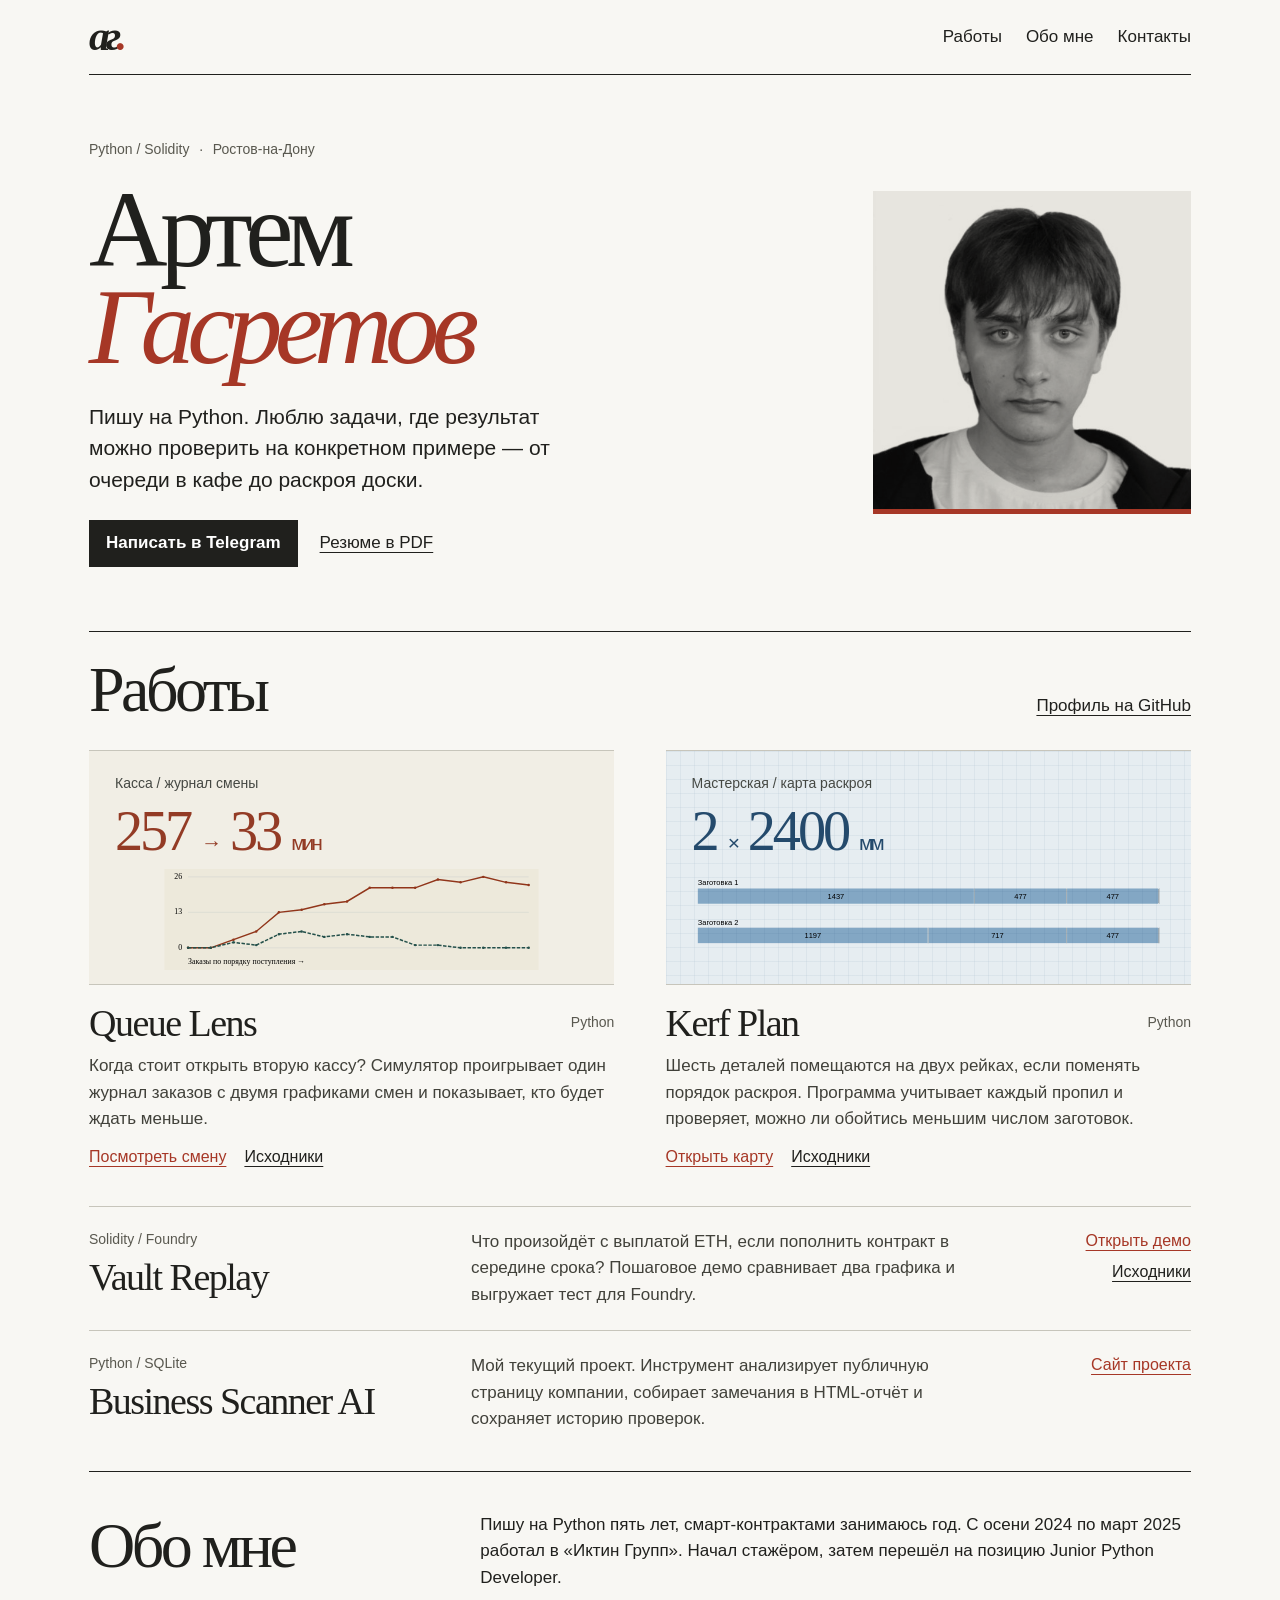
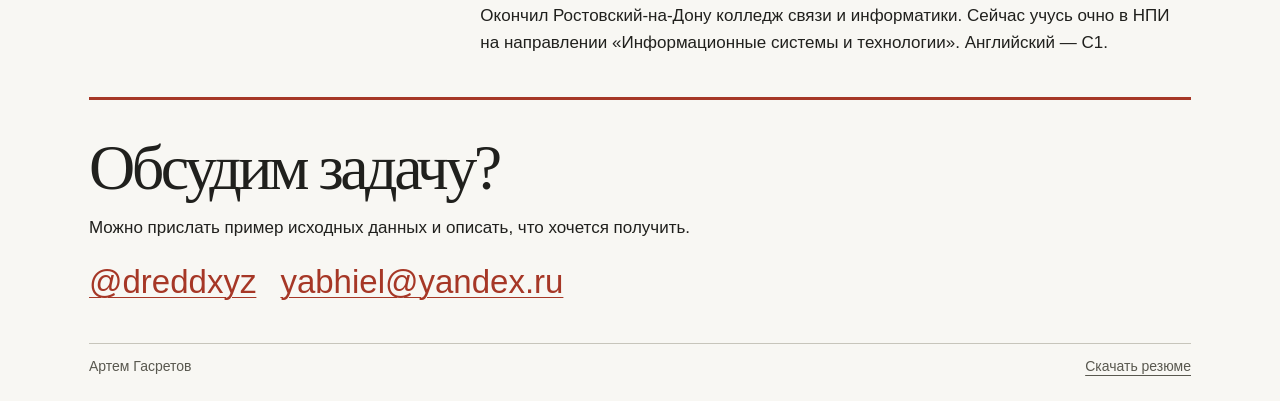
==== index.html @ be146bf0 "Publish personal portfolio, project demos and résumé" ====
<!doctype html>
<html lang="ru">
<head>
  <meta charset="utf-8"><meta name="viewport" content="width=device-width,initial-scale=1">
  <meta name="theme-color" content="#f8f7f3">
  <meta name="description" content="Артем Гасретов, Python-разработчик из Ростова-на-Дону. Живые примеры работ на Python и Solidity, резюме и контакты.">
  <title>Артем Гасретов — Python-разработчик</title>
  <link rel="stylesheet" href="style.css">
</head>
<body>
<a class="skip" href="#work">К проектам</a>
<div class="page">
<header class="mast">
  <a class="signature" href="./" aria-label="Артем Гасретов, главная">аг<span>.</span></a>
  <nav aria-label="Разделы"><a href="#work">Работы</a><a href="#about">Обо мне</a><a href="#contact">Контакты</a></nav>
</header>
<main>
<section class="intro" aria-labelledby="name">
  <div class="intro-copy">
    <p class="location">Python / Solidity <span>·</span> Ростов-на-Дону</p>
    <h1 id="name">Артем<br><em>Гасретов</em></h1>
    <p class="statement">Пишу на Python. Люблю задачи, где результат можно проверить на конкретном примере — от очереди в кафе до раскроя доски.</p>
    <div class="actions"><a class="primary" href="https://t.me/dreddxyz">Написать в Telegram</a><a class="text-link" href="resume.pdf">Резюме в PDF</a></div>
  </div>
  <figure class="portrait"><img src="artem.jpg" width="540" height="540" alt="Артем Гасретов"></figure>
</section>
<section id="work"><div class="section-head"><h2>Работы</h2><a class="text-link" href="https://github.com/dreddxyz">Профиль на GitHub</a></div>
  <div class="featured">
    <article>
      <a class="sample queue" href="demos/queue-lens.html" aria-label="Посмотреть демо Queue Lens">
        <span class="preview-meta">Касса / журнал смены</span>
        <span class="big">257 <i>→</i> 33 <small>мин</small></span>
        <img src="queue.svg" alt="" width="760" height="205">
      </a>
      <div class="work-title"><h3>Queue Lens</h3><small>Python</small></div>
      <p>Когда стоит открыть вторую кассу? Симулятор проигрывает один журнал заказов с двумя графиками смен и показывает, кто будет ждать меньше.</p>
      <div class="links"><a href="demos/queue-lens.html">Посмотреть смену</a><a href="https://github.com/dreddxyz/queue-lens">Исходники</a></div>
    </article>
    <article>
      <a class="sample kerf" href="demos/kerf-plan.html" aria-label="Посмотреть демо Kerf Plan">
        <span class="preview-meta">Мастерская / карта раскроя</span>
        <span class="big">2 <small>×</small> 2400 <small>мм</small></span>
        <img src="kerf.svg" alt="" width="820" height="160">
      </a>
      <div class="work-title"><h3>Kerf Plan</h3><small>Python</small></div>
      <p>Шесть деталей помещаются на двух рейках, если поменять порядок раскроя. Программа учитывает каждый пропил и проверяет, можно ли обойтись меньшим числом заготовок.</p>
      <div class="links"><a href="demos/kerf-plan.html">Открыть карту</a><a href="https://github.com/dreddxyz/kerf-plan">Исходники</a></div>
    </article>
  </div>
  <article class="project-row"><div><small>Solidity / Foundry</small><h3>Vault Replay</h3></div><p>Что произойдёт с выплатой ETH, если пополнить контракт в середине срока? Пошаговое демо сравнивает два графика и выгружает тест для Foundry.</p><div class="links"><a href="https://dreddxyz.github.io/secure-vault/">Открыть демо</a><a href="https://github.com/dreddxyz/secure-vault">Исходники</a></div></article>
  <article class="project-row"><div><small>Python / SQLite</small><h3>Business Scanner AI</h3></div><p>Мой текущий проект. Инструмент анализирует публичную страницу компании, собирает замечания в HTML-отчёт и сохраняет историю проверок.</p><div class="links"><a href="https://business-scanner-ai.livelycaramel4.chatgpt.site/">Сайт проекта</a></div></article>
</section>
<section class="about" id="about"><h2>Обо мне</h2><div><p>Пишу на Python пять лет, смарт-контрактами занимаюсь год. С осени 2024 по март 2025 работал в «Иктин Групп». Начал стажёром, затем перешёл на позицию Junior Python Developer.</p><p>Окончил Ростовский-на-Дону колледж связи и информатики. Сейчас учусь очно в НПИ на направлении «Информационные системы и технологии». Английский — C1.</p></div></section>
</main>
<footer id="contact"><h2>Обсудим задачу?</h2><p>Можно прислать пример исходных данных и описать, что хочется получить.</p><div class="contacts"><a href="https://t.me/dreddxyz">@dreddxyz</a><a href="mailto:yabhiel@yandex.ru">yabhiel@yandex.ru</a></div><div class="footline"><span>Артем Гасретов</span><a href="resume.pdf">Скачать резюме</a></div></footer>
</div></body></html>
---- style.css ----
*{box-sizing:border-box}
:root{--paper:#f8f7f3;--ink:#20201d;--muted:#59584f;--red:#a63726;--rule:#c7c5bb;--sans:Inter,"Segoe UI",Arial,sans-serif;--serif:"PT Serif",Georgia,"Times New Roman",serif}
html{scroll-behavior:smooth;scroll-padding-top:24px}body{background:var(--paper);color:var(--ink);margin:0;font:17px/1.56 var(--sans)}
a{color:inherit;text-underline-offset:4px;text-decoration-thickness:1px}a:hover{color:var(--red)}a:focus-visible{outline:3px solid #147d91;outline-offset:4px}
.page{max-width:1230px;margin:0 auto;padding:0 clamp(20px,5vw,76px)}.mast,.mast nav,.section-head,.actions,.links,.contacts,.footline,.work-title{display:flex;align-items:center}.mast,.section-head,.footline,.work-title{justify-content:space-between}
.mast{min-height:75px;border-bottom:1px solid var(--ink)}.mast nav,.links,.actions,.contacts{gap:24px;flex-wrap:wrap}.mast nav a{text-decoration:none}.signature{font:bold italic 42px/.8 var(--serif);letter-spacing:-.1em;text-decoration:none}.signature span{color:var(--red)}
.skip{position:absolute;top:-100px;padding:8px;background:white}.skip:focus{top:0}
.intro{display:grid;grid-template-columns:1.5fr .75fr;gap:clamp(24px,6vw,90px);align-items:center;padding:clamp(40px,5vw,76px) 0}
.location,small,.preview-meta,.footline{font:14px/1.5 var(--sans);color:var(--muted)}.location{margin:0}.location span{margin:0 .42em}h1,h2,h3,p,figure{margin:0}
h1{font:normal clamp(66px,8.5vw,114px)/.89 var(--serif);letter-spacing:-.07em;margin:22px 0 25px}h1 em{color:var(--red);font-weight:normal}
.statement{max-width:490px;font-size:clamp(17px,1.65vw,21px);line-height:1.5}.actions{margin-top:25px;gap:22px}.primary{background:var(--ink);color:white;padding:10px 17px;text-decoration:none;font-weight:550}.primary:hover{background:var(--red);color:white}
.portrait{justify-self:end;width:min(100%,318px);border-bottom:5px solid var(--red);background:#e7e5df;overflow:hidden}.portrait img{display:block;width:100%;height:auto;filter:grayscale(1);mix-blend-mode:multiply}
h2{font:400 clamp(37px,5vw,64px)/1.06 var(--serif);letter-spacing:-.055em}.section-head{border-top:1px solid var(--ink);padding:24px 0 26px;align-items:baseline}
.featured{display:grid;grid-template-columns:1fr 1fr;gap:clamp(22px,4vw,52px);margin-bottom:36px}.sample{display:flex;position:relative;flex-direction:column;text-decoration:none;padding:22px 26px 14px;overflow:hidden;height:235px;color:var(--ink);border-block:1px solid var(--rule);justify-content:space-between}.sample:hover .big{color:var(--red)}
.queue{background:#f1eee5}.kerf{background-color:#e6edf1;background-image:linear-gradient(#bbcbd644 1px,transparent 1px),linear-gradient(90deg,#bbcbd644 1px,transparent 1px);background-size:14px 14px}
.sample img{display:block;width:100%;max-height:101px;object-fit:fill;mix-blend-mode:multiply}.preview-meta{color:#454843}.big{font:400 clamp(38px,4.4vw,62px)/1 var(--serif);letter-spacing:-.055em}.big i,.big small{font:normal 21px var(--sans);color:inherit}.queue .big{color:#933b25}.kerf .big{color:#244a6c}
h3{font:500 clamp(25px,3vw,38px)/1.18 var(--serif);letter-spacing:-.04em}.work-title{margin:16px 0 8px;gap:8px}.featured article>p,.project-row p{color:#41413a}.links{font-size:16px;gap:18px;margin-top:12px}.links a:first-child{color:var(--red)}
.project-row{display:grid;grid-template-columns:1fr 1.45fr .5fr;gap:26px;padding:22px 0;border-top:1px solid var(--rule);align-items:start}.project-row .links{margin:0;justify-content:flex-end;flex-direction:column;align-items:end;gap:6px}.project-row small{display:block;margin-bottom:5px}
.about{display:grid;grid-template-columns:1fr 2fr;gap:36px;padding:40px 0;border-top:1px solid var(--ink);margin-top:16px}.about p+p{margin-top:12px}footer{border-top:3px solid var(--red);padding:34px 0 24px}footer p{margin:14px 0}.contacts a{font-size:clamp(20px,3vw,33px);color:var(--red)}.footline{border-top:1px solid var(--rule);padding-top:12px;margin-top:36px}
@media(max-width:730px){.mast{min-height:62px}.mast nav{gap:14px;font-size:15px}.intro{grid-template-columns:1fr 100px;gap:12px;position:relative;align-items:start}.intro-copy{grid-column:1/-1}.location{max-width:calc(100% - 100px);font-size:13px}.portrait{position:absolute;right:0;top:42px;width:clamp(72px,17vw,116px)}h1{font-size:clamp(53px,10.9vw,77px);max-width:calc(100% - 76px)}.statement{max-width:540px}.featured,.project-row,.about{grid-template-columns:1fr;gap:14px}.featured{gap:30px}.sample{height:auto;min-height:178px;gap:13px}.sample img{max-height:86px;object-fit:contain}.project-row .links{align-items:start;flex-direction:row;justify-content:start;gap:18px}.section-head a{font-size:14px}.about{padding:28px 0}.contacts{gap:10px 24px}.featured article>p{font-size:16px}}
@media(prefers-reduced-motion:reduce){html{scroll-behavior:auto}}
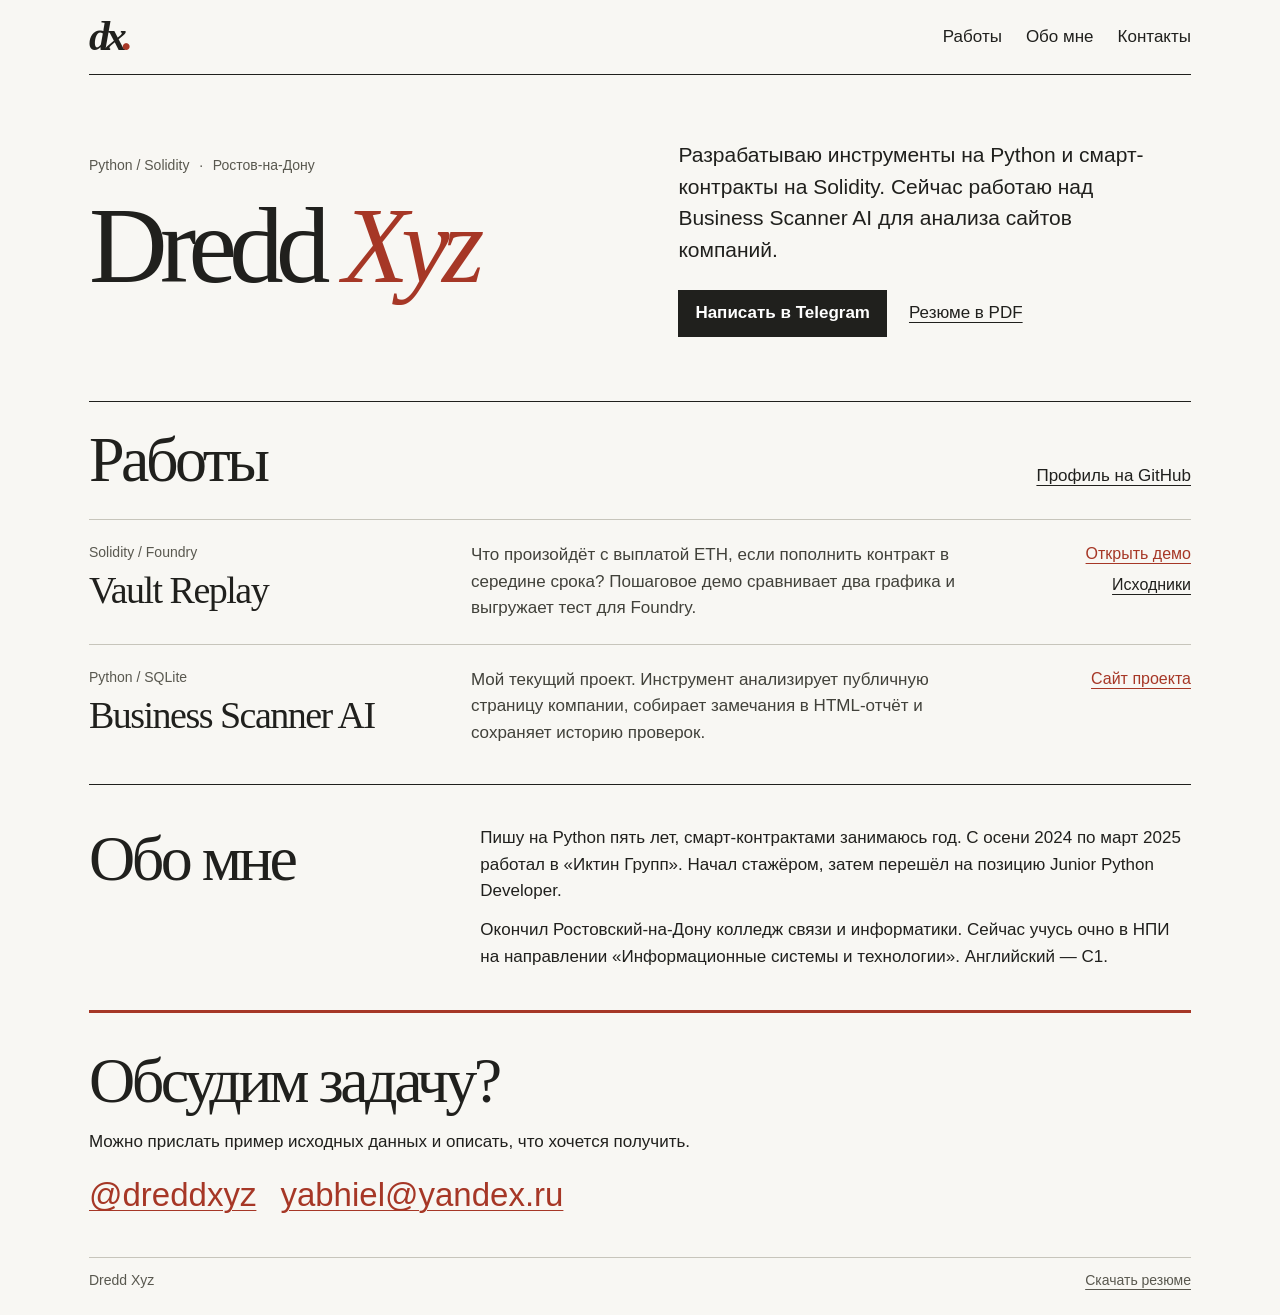
==== commit 2f39f47d: "Use Dredd Xyz and retain only current portfolio projects" ====
--- a/index.html
+++ b/index.html
@@ -3,54 +3,33 @@
 <head>
   <meta charset="utf-8"><meta name="viewport" content="width=device-width,initial-scale=1">
   <meta name="theme-color" content="#f8f7f3">
-  <meta name="description" content="Артем Гасретов, Python-разработчик из Ростова-на-Дону. Живые примеры работ на Python и Solidity, резюме и контакты.">
-  <title>Артем Гасретов — Python-разработчик</title>
+  <meta name="description" content="Dredd Xyz, Python-разработчик из Ростова-на-Дону. Живые примеры работ на Python и Solidity, резюме и контакты.">
+  <title>Dredd Xyz — Python-разработчик</title>
   <link rel="stylesheet" href="style.css">
 </head>
 <body>
 <a class="skip" href="#work">К проектам</a>
 <div class="page">
 <header class="mast">
-  <a class="signature" href="./" aria-label="Артем Гасретов, главная">аг<span>.</span></a>
+  <a class="signature" href="./" aria-label="Dredd Xyz, главная">dx<span>.</span></a>
   <nav aria-label="Разделы"><a href="#work">Работы</a><a href="#about">Обо мне</a><a href="#contact">Контакты</a></nav>
 </header>
 <main>
 <section class="intro" aria-labelledby="name">
+  <div class="intro-title">
+    <p class="location">Python / Solidity <span>·</span> Ростов-на-Дону</p>
+    <h1 id="name">Dredd <em>Xyz</em></h1>
+  </div>
   <div class="intro-copy">
-    <p class="location">Python / Solidity <span>·</span> Ростов-на-Дону</p>
-    <h1 id="name">Артем<br><em>Гасретов</em></h1>
-    <p class="statement">Пишу на Python. Люблю задачи, где результат можно проверить на конкретном примере — от очереди в кафе до раскроя доски.</p>
+    <p class="statement">Разрабатываю инструменты на Python и смарт-контракты на Solidity. Сейчас работаю над Business Scanner AI для анализа сайтов компаний.</p>
     <div class="actions"><a class="primary" href="https://t.me/dreddxyz">Написать в Telegram</a><a class="text-link" href="resume.pdf">Резюме в PDF</a></div>
   </div>
-  <figure class="portrait"><img src="artem.jpg" width="540" height="540" alt="Артем Гасретов"></figure>
 </section>
 <section id="work"><div class="section-head"><h2>Работы</h2><a class="text-link" href="https://github.com/dreddxyz">Профиль на GitHub</a></div>
-  <div class="featured">
-    <article>
-      <a class="sample queue" href="demos/queue-lens.html" aria-label="Посмотреть демо Queue Lens">
-        <span class="preview-meta">Касса / журнал смены</span>
-        <span class="big">257 <i>→</i> 33 <small>мин</small></span>
-        <img src="queue.svg" alt="" width="760" height="205">
-      </a>
-      <div class="work-title"><h3>Queue Lens</h3><small>Python</small></div>
-      <p>Когда стоит открыть вторую кассу? Симулятор проигрывает один журнал заказов с двумя графиками смен и показывает, кто будет ждать меньше.</p>
-      <div class="links"><a href="demos/queue-lens.html">Посмотреть смену</a><a href="https://github.com/dreddxyz/queue-lens">Исходники</a></div>
-    </article>
-    <article>
-      <a class="sample kerf" href="demos/kerf-plan.html" aria-label="Посмотреть демо Kerf Plan">
-        <span class="preview-meta">Мастерская / карта раскроя</span>
-        <span class="big">2 <small>×</small> 2400 <small>мм</small></span>
-        <img src="kerf.svg" alt="" width="820" height="160">
-      </a>
-      <div class="work-title"><h3>Kerf Plan</h3><small>Python</small></div>
-      <p>Шесть деталей помещаются на двух рейках, если поменять порядок раскроя. Программа учитывает каждый пропил и проверяет, можно ли обойтись меньшим числом заготовок.</p>
-      <div class="links"><a href="demos/kerf-plan.html">Открыть карту</a><a href="https://github.com/dreddxyz/kerf-plan">Исходники</a></div>
-    </article>
-  </div>
   <article class="project-row"><div><small>Solidity / Foundry</small><h3>Vault Replay</h3></div><p>Что произойдёт с выплатой ETH, если пополнить контракт в середине срока? Пошаговое демо сравнивает два графика и выгружает тест для Foundry.</p><div class="links"><a href="https://dreddxyz.github.io/secure-vault/">Открыть демо</a><a href="https://github.com/dreddxyz/secure-vault">Исходники</a></div></article>
   <article class="project-row"><div><small>Python / SQLite</small><h3>Business Scanner AI</h3></div><p>Мой текущий проект. Инструмент анализирует публичную страницу компании, собирает замечания в HTML-отчёт и сохраняет историю проверок.</p><div class="links"><a href="https://business-scanner-ai.livelycaramel4.chatgpt.site/">Сайт проекта</a></div></article>
 </section>
 <section class="about" id="about"><h2>Обо мне</h2><div><p>Пишу на Python пять лет, смарт-контрактами занимаюсь год. С осени 2024 по март 2025 работал в «Иктин Групп». Начал стажёром, затем перешёл на позицию Junior Python Developer.</p><p>Окончил Ростовский-на-Дону колледж связи и информатики. Сейчас учусь очно в НПИ на направлении «Информационные системы и технологии». Английский — C1.</p></div></section>
 </main>
-<footer id="contact"><h2>Обсудим задачу?</h2><p>Можно прислать пример исходных данных и описать, что хочется получить.</p><div class="contacts"><a href="https://t.me/dreddxyz">@dreddxyz</a><a href="mailto:yabhiel@yandex.ru">yabhiel@yandex.ru</a></div><div class="footline"><span>Артем Гасретов</span><a href="resume.pdf">Скачать резюме</a></div></footer>
+<footer id="contact"><h2>Обсудим задачу?</h2><p>Можно прислать пример исходных данных и описать, что хочется получить.</p><div class="contacts"><a href="https://t.me/dreddxyz">@dreddxyz</a><a href="mailto:yabhiel@yandex.ru">yabhiel@yandex.ru</a></div><div class="footline"><span>Dredd Xyz</span><a href="resume.pdf">Скачать резюме</a></div></footer>
 </div></body></html>
--- a/style.css
+++ b/style.css
@@ -5,17 +5,14 @@
 .page{max-width:1230px;margin:0 auto;padding:0 clamp(20px,5vw,76px)}.mast,.mast nav,.section-head,.actions,.links,.contacts,.footline,.work-title{display:flex;align-items:center}.mast,.section-head,.footline,.work-title{justify-content:space-between}
 .mast{min-height:75px;border-bottom:1px solid var(--ink)}.mast nav,.links,.actions,.contacts{gap:24px;flex-wrap:wrap}.mast nav a{text-decoration:none}.signature{font:bold italic 42px/.8 var(--serif);letter-spacing:-.1em;text-decoration:none}.signature span{color:var(--red)}
 .skip{position:absolute;top:-100px;padding:8px;background:white}.skip:focus{top:0}
-.intro{display:grid;grid-template-columns:1.5fr .75fr;gap:clamp(24px,6vw,90px);align-items:center;padding:clamp(40px,5vw,76px) 0}
+.intro{display:grid;grid-template-columns:1fr 1fr;gap:clamp(24px,6vw,90px);align-items:center;padding:clamp(40px,5vw,76px) 0}
 .location,small,.preview-meta,.footline{font:14px/1.5 var(--sans);color:var(--muted)}.location{margin:0}.location span{margin:0 .42em}h1,h2,h3,p,figure{margin:0}
 h1{font:normal clamp(66px,8.5vw,114px)/.89 var(--serif);letter-spacing:-.07em;margin:22px 0 25px}h1 em{color:var(--red);font-weight:normal}
 .statement{max-width:490px;font-size:clamp(17px,1.65vw,21px);line-height:1.5}.actions{margin-top:25px;gap:22px}.primary{background:var(--ink);color:white;padding:10px 17px;text-decoration:none;font-weight:550}.primary:hover{background:var(--red);color:white}
-.portrait{justify-self:end;width:min(100%,318px);border-bottom:5px solid var(--red);background:#e7e5df;overflow:hidden}.portrait img{display:block;width:100%;height:auto;filter:grayscale(1);mix-blend-mode:multiply}
+
 h2{font:400 clamp(37px,5vw,64px)/1.06 var(--serif);letter-spacing:-.055em}.section-head{border-top:1px solid var(--ink);padding:24px 0 26px;align-items:baseline}
-.featured{display:grid;grid-template-columns:1fr 1fr;gap:clamp(22px,4vw,52px);margin-bottom:36px}.sample{display:flex;position:relative;flex-direction:column;text-decoration:none;padding:22px 26px 14px;overflow:hidden;height:235px;color:var(--ink);border-block:1px solid var(--rule);justify-content:space-between}.sample:hover .big{color:var(--red)}
-.queue{background:#f1eee5}.kerf{background-color:#e6edf1;background-image:linear-gradient(#bbcbd644 1px,transparent 1px),linear-gradient(90deg,#bbcbd644 1px,transparent 1px);background-size:14px 14px}
-.sample img{display:block;width:100%;max-height:101px;object-fit:fill;mix-blend-mode:multiply}.preview-meta{color:#454843}.big{font:400 clamp(38px,4.4vw,62px)/1 var(--serif);letter-spacing:-.055em}.big i,.big small{font:normal 21px var(--sans);color:inherit}.queue .big{color:#933b25}.kerf .big{color:#244a6c}
-h3{font:500 clamp(25px,3vw,38px)/1.18 var(--serif);letter-spacing:-.04em}.work-title{margin:16px 0 8px;gap:8px}.featured article>p,.project-row p{color:#41413a}.links{font-size:16px;gap:18px;margin-top:12px}.links a:first-child{color:var(--red)}
+h3{font:500 clamp(25px,3vw,38px)/1.18 var(--serif);letter-spacing:-.04em}.work-title{margin:16px 0 8px;gap:8px}.project-row p{color:#41413a}.links{font-size:16px;gap:18px;margin-top:12px}.links a:first-child{color:var(--red)}
 .project-row{display:grid;grid-template-columns:1fr 1.45fr .5fr;gap:26px;padding:22px 0;border-top:1px solid var(--rule);align-items:start}.project-row .links{margin:0;justify-content:flex-end;flex-direction:column;align-items:end;gap:6px}.project-row small{display:block;margin-bottom:5px}
 .about{display:grid;grid-template-columns:1fr 2fr;gap:36px;padding:40px 0;border-top:1px solid var(--ink);margin-top:16px}.about p+p{margin-top:12px}footer{border-top:3px solid var(--red);padding:34px 0 24px}footer p{margin:14px 0}.contacts a{font-size:clamp(20px,3vw,33px);color:var(--red)}.footline{border-top:1px solid var(--rule);padding-top:12px;margin-top:36px}
-@media(max-width:730px){.mast{min-height:62px}.mast nav{gap:14px;font-size:15px}.intro{grid-template-columns:1fr 100px;gap:12px;position:relative;align-items:start}.intro-copy{grid-column:1/-1}.location{max-width:calc(100% - 100px);font-size:13px}.portrait{position:absolute;right:0;top:42px;width:clamp(72px,17vw,116px)}h1{font-size:clamp(53px,10.9vw,77px);max-width:calc(100% - 76px)}.statement{max-width:540px}.featured,.project-row,.about{grid-template-columns:1fr;gap:14px}.featured{gap:30px}.sample{height:auto;min-height:178px;gap:13px}.sample img{max-height:86px;object-fit:contain}.project-row .links{align-items:start;flex-direction:row;justify-content:start;gap:18px}.section-head a{font-size:14px}.about{padding:28px 0}.contacts{gap:10px 24px}.featured article>p{font-size:16px}}
+@media(max-width:730px){.mast{min-height:62px}.mast nav{gap:14px;font-size:15px}.intro{grid-template-columns:1fr;gap:8px}.location{font-size:14px}h1{font-size:clamp(53px,10.9vw,77px)}.statement{max-width:540px}.project-row,.about{grid-template-columns:1fr;gap:14px}.project-row .links{align-items:start;flex-direction:row;justify-content:start;gap:18px}.section-head a{font-size:14px}.about{padding:28px 0}.contacts{gap:10px 24px}}
 @media(prefers-reduced-motion:reduce){html{scroll-behavior:auto}}
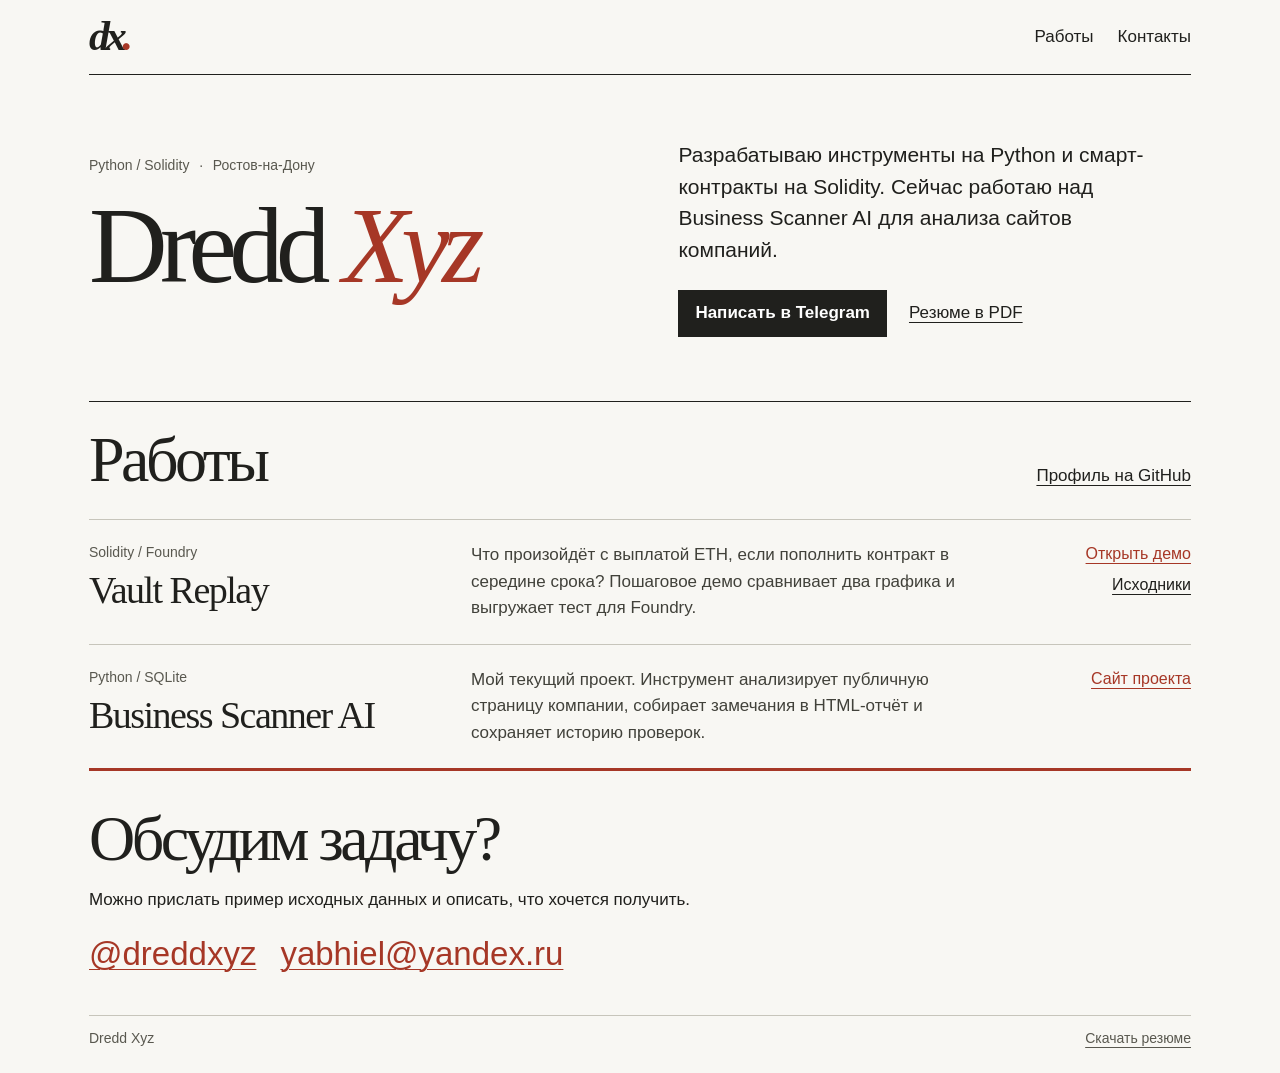
==== commit 3e2415c1: "Remove the About section and its navigation link" ====
--- a/index.html
+++ b/index.html
@@ -12,7 +12,7 @@
 <div class="page">
 <header class="mast">
   <a class="signature" href="./" aria-label="Dredd Xyz, главная">dx<span>.</span></a>
-  <nav aria-label="Разделы"><a href="#work">Работы</a><a href="#about">Обо мне</a><a href="#contact">Контакты</a></nav>
+  <nav aria-label="Разделы"><a href="#work">Работы</a><a href="#contact">Контакты</a></nav>
 </header>
 <main>
 <section class="intro" aria-labelledby="name">
@@ -29,7 +29,6 @@
   <article class="project-row"><div><small>Solidity / Foundry</small><h3>Vault Replay</h3></div><p>Что произойдёт с выплатой ETH, если пополнить контракт в середине срока? Пошаговое демо сравнивает два графика и выгружает тест для Foundry.</p><div class="links"><a href="https://dreddxyz.github.io/secure-vault/">Открыть демо</a><a href="https://github.com/dreddxyz/secure-vault">Исходники</a></div></article>
   <article class="project-row"><div><small>Python / SQLite</small><h3>Business Scanner AI</h3></div><p>Мой текущий проект. Инструмент анализирует публичную страницу компании, собирает замечания в HTML-отчёт и сохраняет историю проверок.</p><div class="links"><a href="https://business-scanner-ai.livelycaramel4.chatgpt.site/">Сайт проекта</a></div></article>
 </section>
-<section class="about" id="about"><h2>Обо мне</h2><div><p>Пишу на Python пять лет, смарт-контрактами занимаюсь год. С осени 2024 по март 2025 работал в «Иктин Групп». Начал стажёром, затем перешёл на позицию Junior Python Developer.</p><p>Окончил Ростовский-на-Дону колледж связи и информатики. Сейчас учусь очно в НПИ на направлении «Информационные системы и технологии». Английский — C1.</p></div></section>
 </main>
 <footer id="contact"><h2>Обсудим задачу?</h2><p>Можно прислать пример исходных данных и описать, что хочется получить.</p><div class="contacts"><a href="https://t.me/dreddxyz">@dreddxyz</a><a href="mailto:yabhiel@yandex.ru">yabhiel@yandex.ru</a></div><div class="footline"><span>Dredd Xyz</span><a href="resume.pdf">Скачать резюме</a></div></footer>
 </div></body></html>
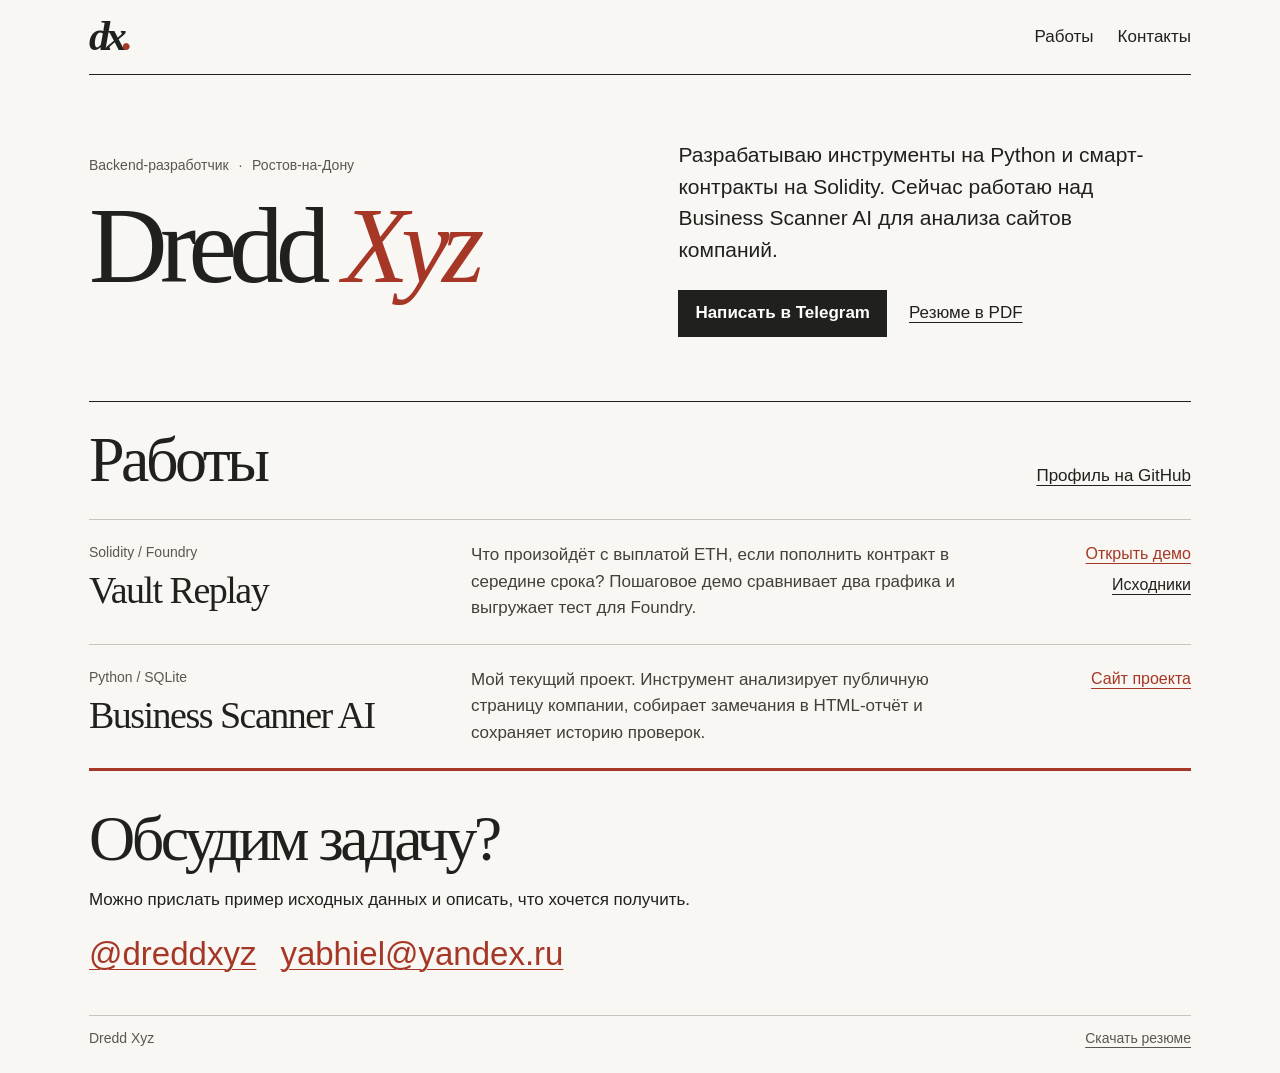
==== commit 1794a020: "Update backend developer title and publish Dredd Xyz résumé" ====
--- a/index.html
+++ b/index.html
@@ -3,8 +3,8 @@
 <head>
   <meta charset="utf-8"><meta name="viewport" content="width=device-width,initial-scale=1">
   <meta name="theme-color" content="#f8f7f3">
-  <meta name="description" content="Dredd Xyz, Python-разработчик из Ростова-на-Дону. Живые примеры работ на Python и Solidity, резюме и контакты.">
-  <title>Dredd Xyz — Python-разработчик</title>
+  <meta name="description" content="Dredd Xyz, Backend-разработчик из Ростова-на-Дону. Живые примеры работ на Python и Solidity, резюме и контакты.">
+  <title>Dredd Xyz — Backend-разработчик</title>
   <link rel="stylesheet" href="style.css">
 </head>
 <body>
@@ -17,7 +17,7 @@
 <main>
 <section class="intro" aria-labelledby="name">
   <div class="intro-title">
-    <p class="location">Python / Solidity <span>·</span> Ростов-на-Дону</p>
+    <p class="location">Backend-разработчик <span>·</span> Ростов-на-Дону</p>
     <h1 id="name">Dredd <em>Xyz</em></h1>
   </div>
   <div class="intro-copy">
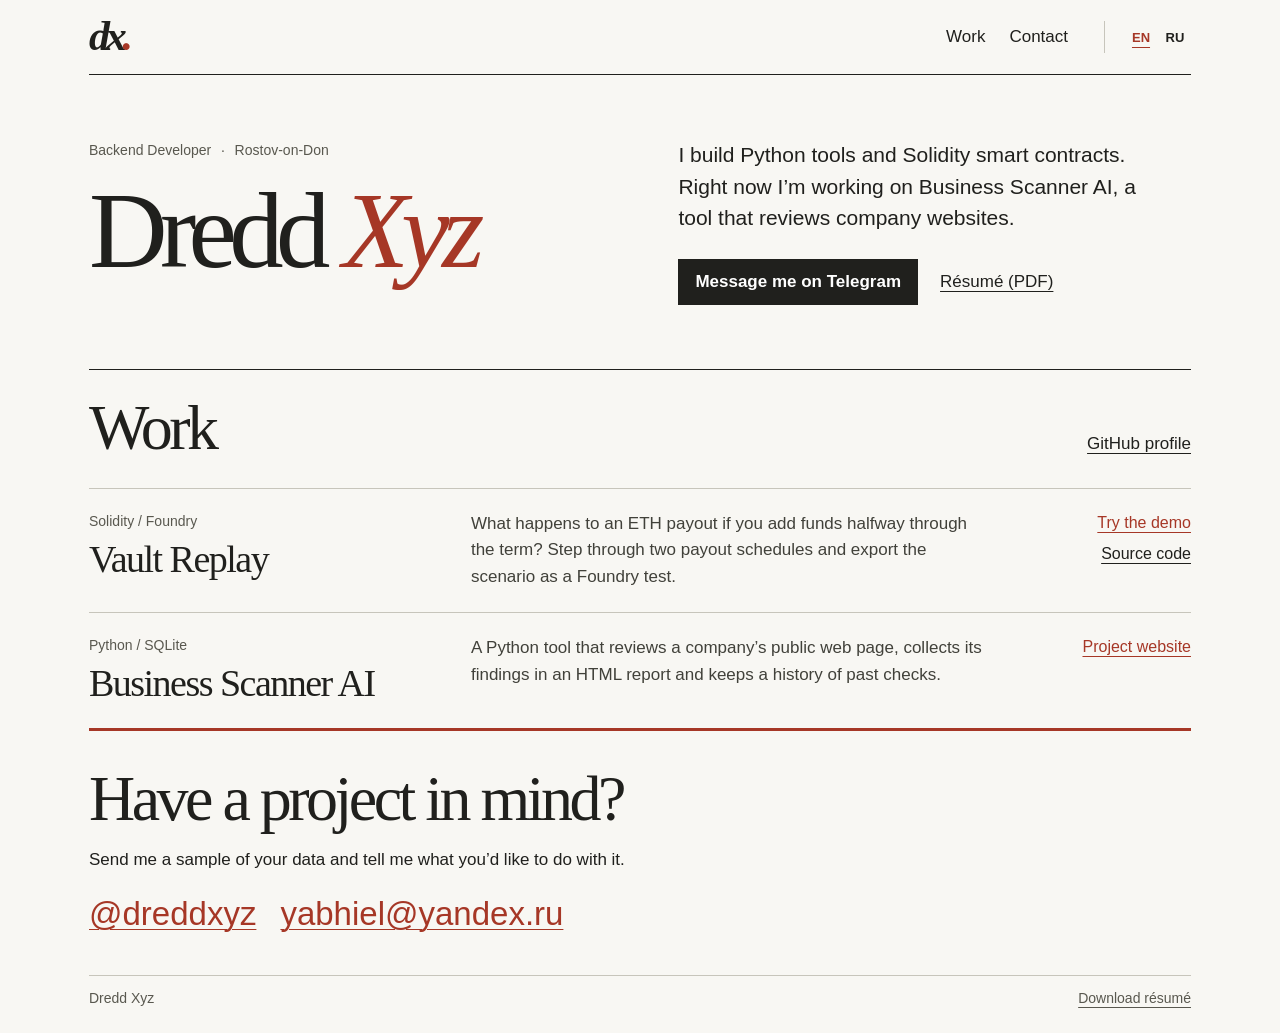
==== commit ccc0de48: "Add English portfolio, Russian language switch and matching résumé downloads" ====
--- a/index.html
+++ b/index.html
@@ -1,34 +1,40 @@
 <!doctype html>
-<html lang="ru">
+<html lang="en">
 <head>
   <meta charset="utf-8"><meta name="viewport" content="width=device-width,initial-scale=1">
   <meta name="theme-color" content="#f8f7f3">
-  <meta name="description" content="Dredd Xyz, Backend-разработчик из Ростова-на-Дону. Живые примеры работ на Python и Solidity, резюме и контакты.">
-  <title>Dredd Xyz — Backend-разработчик</title>
-  <link rel="stylesheet" href="style.css">
+  <meta name="description" content="Dredd Xyz, a backend developer based in Rostov-on-Don. Explore Python and Solidity projects, view my résumé or get in touch.">
+  <title>Dredd Xyz — Backend Developer</title>
+  <link rel="stylesheet" href="/style.css">
+  <link rel="alternate" hreflang="en" href="https://dreddxyz.github.io/">
+  <link rel="alternate" hreflang="ru" href="https://dreddxyz.github.io/ru/">
+  <link rel="alternate" hreflang="x-default" href="https://dreddxyz.github.io/">
 </head>
 <body>
-<a class="skip" href="#work">К проектам</a>
+<a class="skip" href="#work">Skip to projects</a>
 <div class="page">
 <header class="mast">
-  <a class="signature" href="./" aria-label="Dredd Xyz, главная">dx<span>.</span></a>
-  <nav aria-label="Разделы"><a href="#work">Работы</a><a href="#contact">Контакты</a></nav>
+  <a class="signature" href="./" aria-label="Dredd Xyz, home">dx<span>.</span></a>
+  <div class="mast-links">
+    <nav aria-label="Sections"><a href="#work">Work</a><a href="#contact">Contact</a></nav>
+    <nav class="languages" aria-label="Site language"><a lang="en" hreflang="en" href="/" aria-current="page" aria-label="English">EN</a><a lang="ru" hreflang="ru" href="/ru/" aria-label="Русский">RU</a></nav>
+  </div>
 </header>
 <main>
 <section class="intro" aria-labelledby="name">
   <div class="intro-title">
-    <p class="location">Backend-разработчик <span>·</span> Ростов-на-Дону</p>
+    <p class="location">Backend Developer <span>·</span> Rostov-on-Don</p>
     <h1 id="name">Dredd <em>Xyz</em></h1>
   </div>
   <div class="intro-copy">
-    <p class="statement">Разрабатываю инструменты на Python и смарт-контракты на Solidity. Сейчас работаю над Business Scanner AI для анализа сайтов компаний.</p>
-    <div class="actions"><a class="primary" href="https://t.me/dreddxyz">Написать в Telegram</a><a class="text-link" href="resume.pdf">Резюме в PDF</a></div>
+    <p class="statement">I build Python tools and Solidity smart contracts. Right now I’m working on Business Scanner AI, a tool that reviews company websites.</p>
+    <div class="actions"><a class="primary" href="https://t.me/dreddxyz">Message me on Telegram</a><a class="text-link" href="/resume-en.pdf">Résumé (PDF)</a></div>
   </div>
 </section>
-<section id="work"><div class="section-head"><h2>Работы</h2><a class="text-link" href="https://github.com/dreddxyz">Профиль на GitHub</a></div>
-  <article class="project-row"><div><small>Solidity / Foundry</small><h3>Vault Replay</h3></div><p>Что произойдёт с выплатой ETH, если пополнить контракт в середине срока? Пошаговое демо сравнивает два графика и выгружает тест для Foundry.</p><div class="links"><a href="https://dreddxyz.github.io/secure-vault/">Открыть демо</a><a href="https://github.com/dreddxyz/secure-vault">Исходники</a></div></article>
-  <article class="project-row"><div><small>Python / SQLite</small><h3>Business Scanner AI</h3></div><p>Мой текущий проект. Инструмент анализирует публичную страницу компании, собирает замечания в HTML-отчёт и сохраняет историю проверок.</p><div class="links"><a href="https://business-scanner-ai.livelycaramel4.chatgpt.site/">Сайт проекта</a></div></article>
+<section id="work"><div class="section-head"><h2>Work</h2><a class="text-link" href="https://github.com/dreddxyz">GitHub profile</a></div>
+  <article class="project-row"><div><small>Solidity / Foundry</small><h3>Vault Replay</h3></div><p>What happens to an ETH payout if you add funds halfway through the term? Step through two payout schedules and export the scenario as a Foundry test.</p><div class="links"><a href="https://dreddxyz.github.io/secure-vault/">Try the demo</a><a href="https://github.com/dreddxyz/secure-vault">Source code</a></div></article>
+  <article class="project-row"><div><small>Python / SQLite</small><h3>Business Scanner AI</h3></div><p>A Python tool that reviews a company’s public web page, collects its findings in an HTML report and keeps a history of past checks.</p><div class="links"><a href="https://business-scanner-ai.livelycaramel4.chatgpt.site/">Project website</a></div></article>
 </section>
 </main>
-<footer id="contact"><h2>Обсудим задачу?</h2><p>Можно прислать пример исходных данных и описать, что хочется получить.</p><div class="contacts"><a href="https://t.me/dreddxyz">@dreddxyz</a><a href="mailto:yabhiel@yandex.ru">yabhiel@yandex.ru</a></div><div class="footline"><span>Dredd Xyz</span><a href="resume.pdf">Скачать резюме</a></div></footer>
+<footer id="contact"><h2>Have a project in mind?</h2><p>Send me a sample of your data and tell me what you’d like to do with it.</p><div class="contacts"><a href="https://t.me/dreddxyz">@dreddxyz</a><a href="mailto:yabhiel@yandex.ru">yabhiel@yandex.ru</a></div><div class="footline"><span>Dredd Xyz</span><a href="/resume-en.pdf">Download résumé</a></div></footer>
 </div></body></html>
--- a/style.css
+++ b/style.css
@@ -16,3 +16,9 @@
 .about{display:grid;grid-template-columns:1fr 2fr;gap:36px;padding:40px 0;border-top:1px solid var(--ink);margin-top:16px}.about p+p{margin-top:12px}footer{border-top:3px solid var(--red);padding:34px 0 24px}footer p{margin:14px 0}.contacts a{font-size:clamp(20px,3vw,33px);color:var(--red)}.footline{border-top:1px solid var(--rule);padding-top:12px;margin-top:36px}
 @media(max-width:730px){.mast{min-height:62px}.mast nav{gap:14px;font-size:15px}.intro{grid-template-columns:1fr;gap:8px}.location{font-size:14px}h1{font-size:clamp(53px,10.9vw,77px)}.statement{max-width:540px}.project-row,.about{grid-template-columns:1fr;gap:14px}.project-row .links{align-items:start;flex-direction:row;justify-content:start;gap:18px}.section-head a{font-size:14px}.about{padding:28px 0}.contacts{gap:10px 24px}}
 @media(prefers-reduced-motion:reduce){html{scroll-behavior:auto}}
+
+.mast-links{display:flex;align-items:center;gap:clamp(12px,3vw,36px)}
+.mast .languages{gap:2px;border-left:1px solid var(--rule);padding-left:clamp(8px,2vw,20px);flex-wrap:nowrap}
+.languages a{display:inline-flex;align-items:center;justify-content:center;min-height:32px;min-width:32px;font:600 13px/1 var(--sans)}
+.languages a[aria-current="page"]{color:var(--red);text-decoration:underline;text-underline-offset:5px}
+@media(max-width:380px){.mast-links{gap:8px}.mast-links nav{gap:8px}.mast .languages{gap:0;padding-left:4px}}
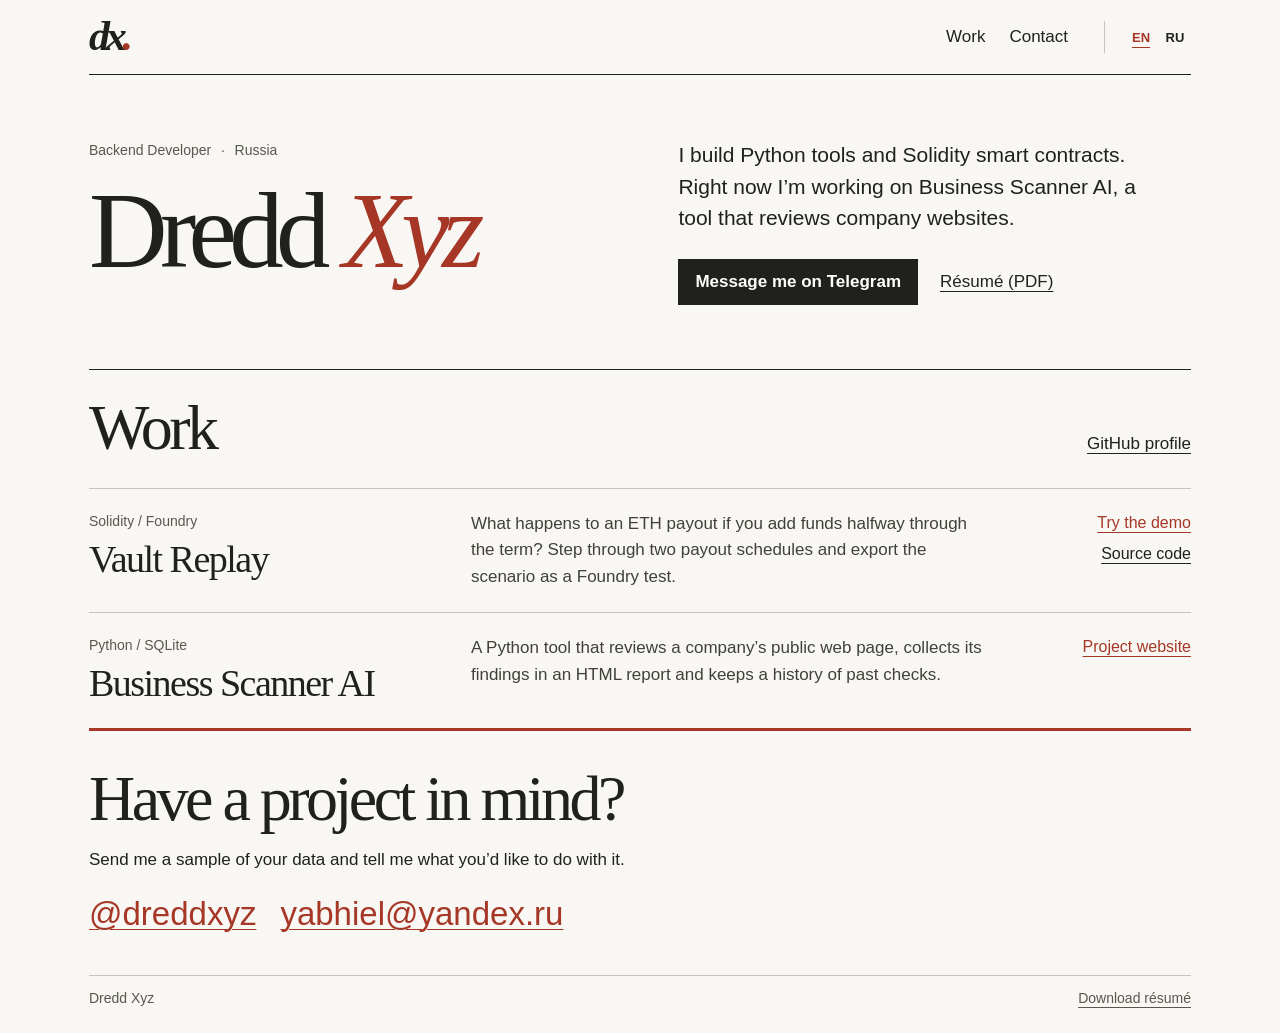
==== commit 2f85ec7a: "Show country in portfolio and public résumés" ====
--- a/index.html
+++ b/index.html
@@ -3,7 +3,7 @@
 <head>
   <meta charset="utf-8"><meta name="viewport" content="width=device-width,initial-scale=1">
   <meta name="theme-color" content="#f8f7f3">
-  <meta name="description" content="Dredd Xyz, a backend developer based in Rostov-on-Don. Explore Python and Solidity projects, view my résumé or get in touch.">
+  <meta name="description" content="Dredd Xyz, a backend developer based in Russia. Explore Python and Solidity projects, view my résumé or get in touch.">
   <title>Dredd Xyz — Backend Developer</title>
   <link rel="stylesheet" href="/style.css">
   <link rel="alternate" hreflang="en" href="https://dreddxyz.github.io/">
@@ -23,7 +23,7 @@
 <main>
 <section class="intro" aria-labelledby="name">
   <div class="intro-title">
-    <p class="location">Backend Developer <span>·</span> Rostov-on-Don</p>
+    <p class="location">Backend Developer <span>·</span> Russia</p>
     <h1 id="name">Dredd <em>Xyz</em></h1>
   </div>
   <div class="intro-copy">
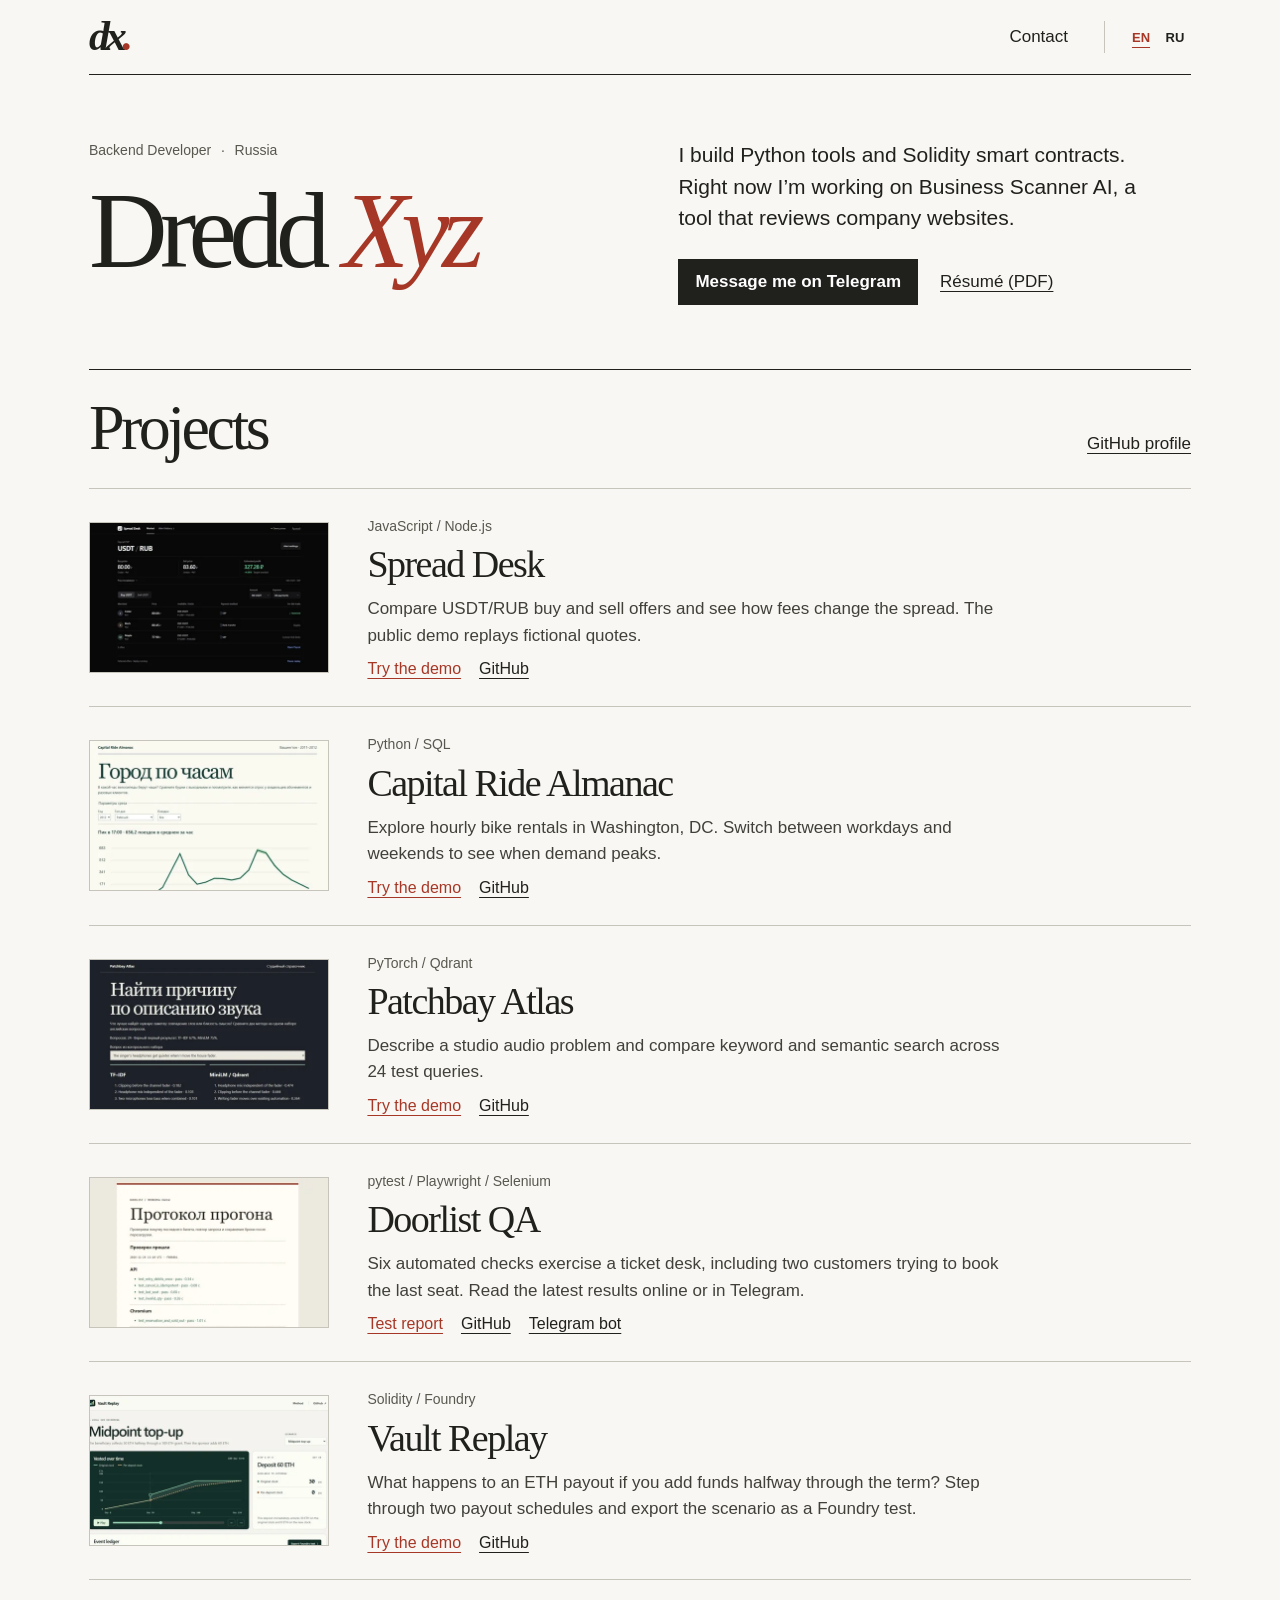
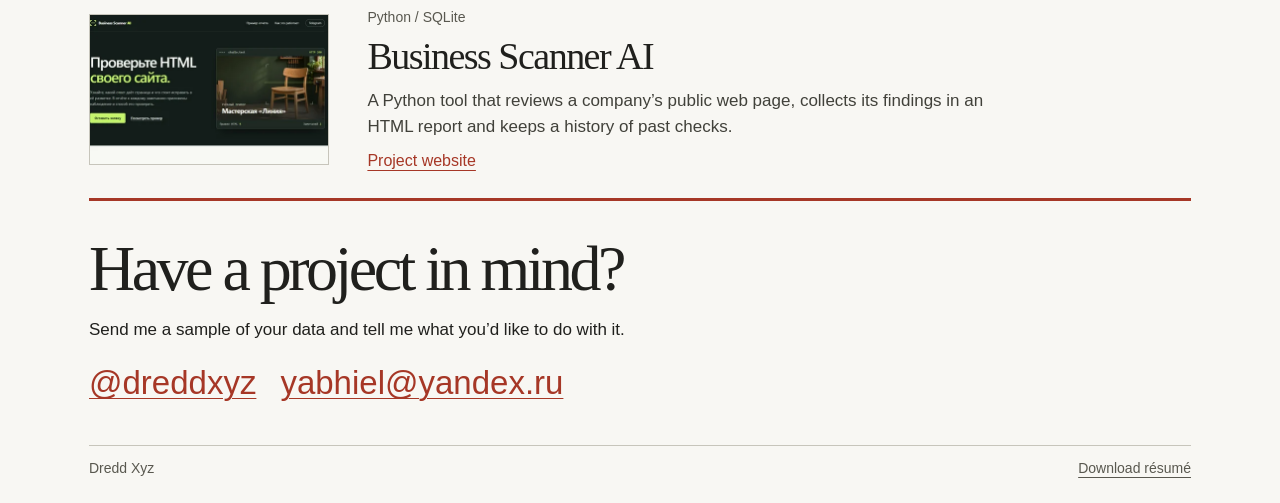
==== commit 8ed0cc4a: "Show six projects with screenshots in both portfolio languages" ====
--- a/index.html
+++ b/index.html
@@ -16,7 +16,7 @@
 <header class="mast">
   <a class="signature" href="./" aria-label="Dredd Xyz, home">dx<span>.</span></a>
   <div class="mast-links">
-    <nav aria-label="Sections"><a href="#work">Work</a><a href="#contact">Contact</a></nav>
+    <nav aria-label="Sections"><a href="#contact">Contact</a></nav>
     <nav class="languages" aria-label="Site language"><a lang="en" hreflang="en" href="/" aria-current="page" aria-label="English">EN</a><a lang="ru" hreflang="ru" href="/ru/" aria-label="Русский">RU</a></nav>
   </div>
 </header>
@@ -31,9 +31,31 @@
     <div class="actions"><a class="primary" href="https://t.me/dreddxyz">Message me on Telegram</a><a class="text-link" href="/resume-en.pdf">Résumé (PDF)</a></div>
   </div>
 </section>
-<section id="work"><div class="section-head"><h2>Work</h2><a class="text-link" href="https://github.com/dreddxyz">GitHub profile</a></div>
-  <article class="project-row"><div><small>Solidity / Foundry</small><h3>Vault Replay</h3></div><p>What happens to an ETH payout if you add funds halfway through the term? Step through two payout schedules and export the scenario as a Foundry test.</p><div class="links"><a href="https://dreddxyz.github.io/secure-vault/">Try the demo</a><a href="https://github.com/dreddxyz/secure-vault">Source code</a></div></article>
-  <article class="project-row"><div><small>Python / SQLite</small><h3>Business Scanner AI</h3></div><p>A Python tool that reviews a company’s public web page, collects its findings in an HTML report and keeps a history of past checks.</p><div class="links"><a href="https://business-scanner-ai.livelycaramel4.chatgpt.site/">Project website</a></div></article>
+<section id="work"><div class="section-head"><h2>Projects</h2><a class="text-link" href="https://github.com/dreddxyz">GitHub profile</a></div>
+  <article class="project-entry">
+    <a class="project-preview" href="https://dreddxyz.github.io/spread-desk/" aria-label="Open Spread Desk"><img src="/previews/spread-desk.webp" alt="" width="480" height="300" decoding="async"></a>
+    <div><small>JavaScript / Node.js</small><h3>Spread Desk</h3><p>Compare USDT/RUB buy and sell offers and see how fees change the spread. The public demo replays fictional quotes.</p><div class="links"><a href="https://dreddxyz.github.io/spread-desk/">Try the demo</a> <a href="https://github.com/dreddxyz/spread-desk">GitHub</a></div></div>
+  </article>
+  <article class="project-entry">
+    <a class="project-preview" href="https://dreddxyz.github.io/capital-ride-almanac/" aria-label="Open Capital Ride Almanac"><img src="/previews/capital-ride-almanac.webp" alt="" width="480" height="300" decoding="async"></a>
+    <div><small>Python / SQL</small><h3>Capital Ride Almanac</h3><p>Explore hourly bike rentals in Washington, DC. Switch between workdays and weekends to see when demand peaks.</p><div class="links"><a href="https://dreddxyz.github.io/capital-ride-almanac/">Try the demo</a> <a href="https://github.com/dreddxyz/capital-ride-almanac">GitHub</a></div></div>
+  </article>
+  <article class="project-entry">
+    <a class="project-preview" href="https://dreddxyz.github.io/patchbay-atlas/" aria-label="Open Patchbay Atlas"><img src="/previews/patchbay-atlas.webp" alt="" width="480" height="300" decoding="async"></a>
+    <div><small>PyTorch / Qdrant</small><h3>Patchbay Atlas</h3><p>Describe a studio audio problem and compare keyword and semantic search across 24 test queries.</p><div class="links"><a href="https://dreddxyz.github.io/patchbay-atlas/">Try the demo</a> <a href="https://github.com/dreddxyz/patchbay-atlas">GitHub</a></div></div>
+  </article>
+  <article class="project-entry">
+    <a class="project-preview" href="https://dreddxyz.github.io/doorlist-qa/" aria-label="Open Doorlist QA"><img src="/previews/doorlist-qa.webp" alt="" width="480" height="300" decoding="async"></a>
+    <div><small>pytest / Playwright / Selenium</small><h3>Doorlist QA</h3><p>Six automated checks exercise a ticket desk, including two customers trying to book the last seat. Read the latest results online or in Telegram.</p><div class="links"><a href="https://dreddxyz.github.io/doorlist-qa/">Test report</a> <a href="https://github.com/dreddxyz/doorlist-qa">GitHub</a> <a href="https://t.me/DoorListQABot">Telegram bot</a></div></div>
+  </article>
+  <article class="project-entry">
+    <a class="project-preview" href="https://dreddxyz.github.io/secure-vault/" aria-label="Open Vault Replay"><img src="/previews/secure-vault.webp" alt="" width="480" height="300" decoding="async"></a>
+    <div><small>Solidity / Foundry</small><h3>Vault Replay</h3><p>What happens to an ETH payout if you add funds halfway through the term? Step through two payout schedules and export the scenario as a Foundry test.</p><div class="links"><a href="https://dreddxyz.github.io/secure-vault/">Try the demo</a> <a href="https://github.com/dreddxyz/secure-vault">GitHub</a></div></div>
+  </article>
+  <article class="project-entry">
+    <a class="project-preview" href="https://business-scanner-ai.livelycaramel4.chatgpt.site/" aria-label="Open Business Scanner AI"><img src="/previews/business-scanner.webp" alt="" width="480" height="300" decoding="async"></a>
+    <div><small>Python / SQLite</small><h3>Business Scanner AI</h3><p>A Python tool that reviews a company’s public web page, collects its findings in an HTML report and keeps a history of past checks.</p><div class="links"><a href="https://business-scanner-ai.livelycaramel4.chatgpt.site/">Project website</a></div></div>
+  </article>
 </section>
 </main>
 <footer id="contact"><h2>Have a project in mind?</h2><p>Send me a sample of your data and tell me what you’d like to do with it.</p><div class="contacts"><a href="https://t.me/dreddxyz">@dreddxyz</a><a href="mailto:yabhiel@yandex.ru">yabhiel@yandex.ru</a></div><div class="footline"><span>Dredd Xyz</span><a href="/resume-en.pdf">Download résumé</a></div></footer>
--- a/style.css
+++ b/style.css
@@ -22,3 +22,12 @@
 .languages a{display:inline-flex;align-items:center;justify-content:center;min-height:32px;min-width:32px;font:600 13px/1 var(--sans)}
 .languages a[aria-current="page"]{color:var(--red);text-decoration:underline;text-underline-offset:5px}
 @media(max-width:380px){.mast-links{gap:8px}.mast-links nav{gap:8px}.mast .languages{gap:0;padding-left:4px}}
+
+.project-entry{display:grid;grid-template-columns:clamp(160px,20vw,240px) minmax(0,1fr);gap:clamp(20px,3vw,46px);align-items:center;padding:24px 0;border-top:1px solid var(--rule)}
+.project-preview{display:block;border:1px solid var(--rule);background:var(--paper)}
+.project-preview:hover{border-color:var(--red)}
+.project-preview img{display:block;width:100%;height:auto;aspect-ratio:8/5}
+.project-entry h3{margin:3px 0 9px}
+.project-entry p{max-width:68ch;color:#41413a}
+.project-entry .links{margin-top:8px}
+@media(max-width:540px){.project-entry{grid-template-columns:minmax(0,1fr) 100px;gap:8px 14px;align-items:start}.project-entry>div{display:contents}.project-entry small,.project-entry h3{grid-column:1}.project-entry small{grid-row:1;align-self:end}.project-entry h3{grid-row:2;margin:0}.project-preview{grid-column:2;grid-row:1/3;align-self:center}.project-entry p,.project-entry .links{grid-column:1/-1}.project-entry .links{margin-top:0}}
